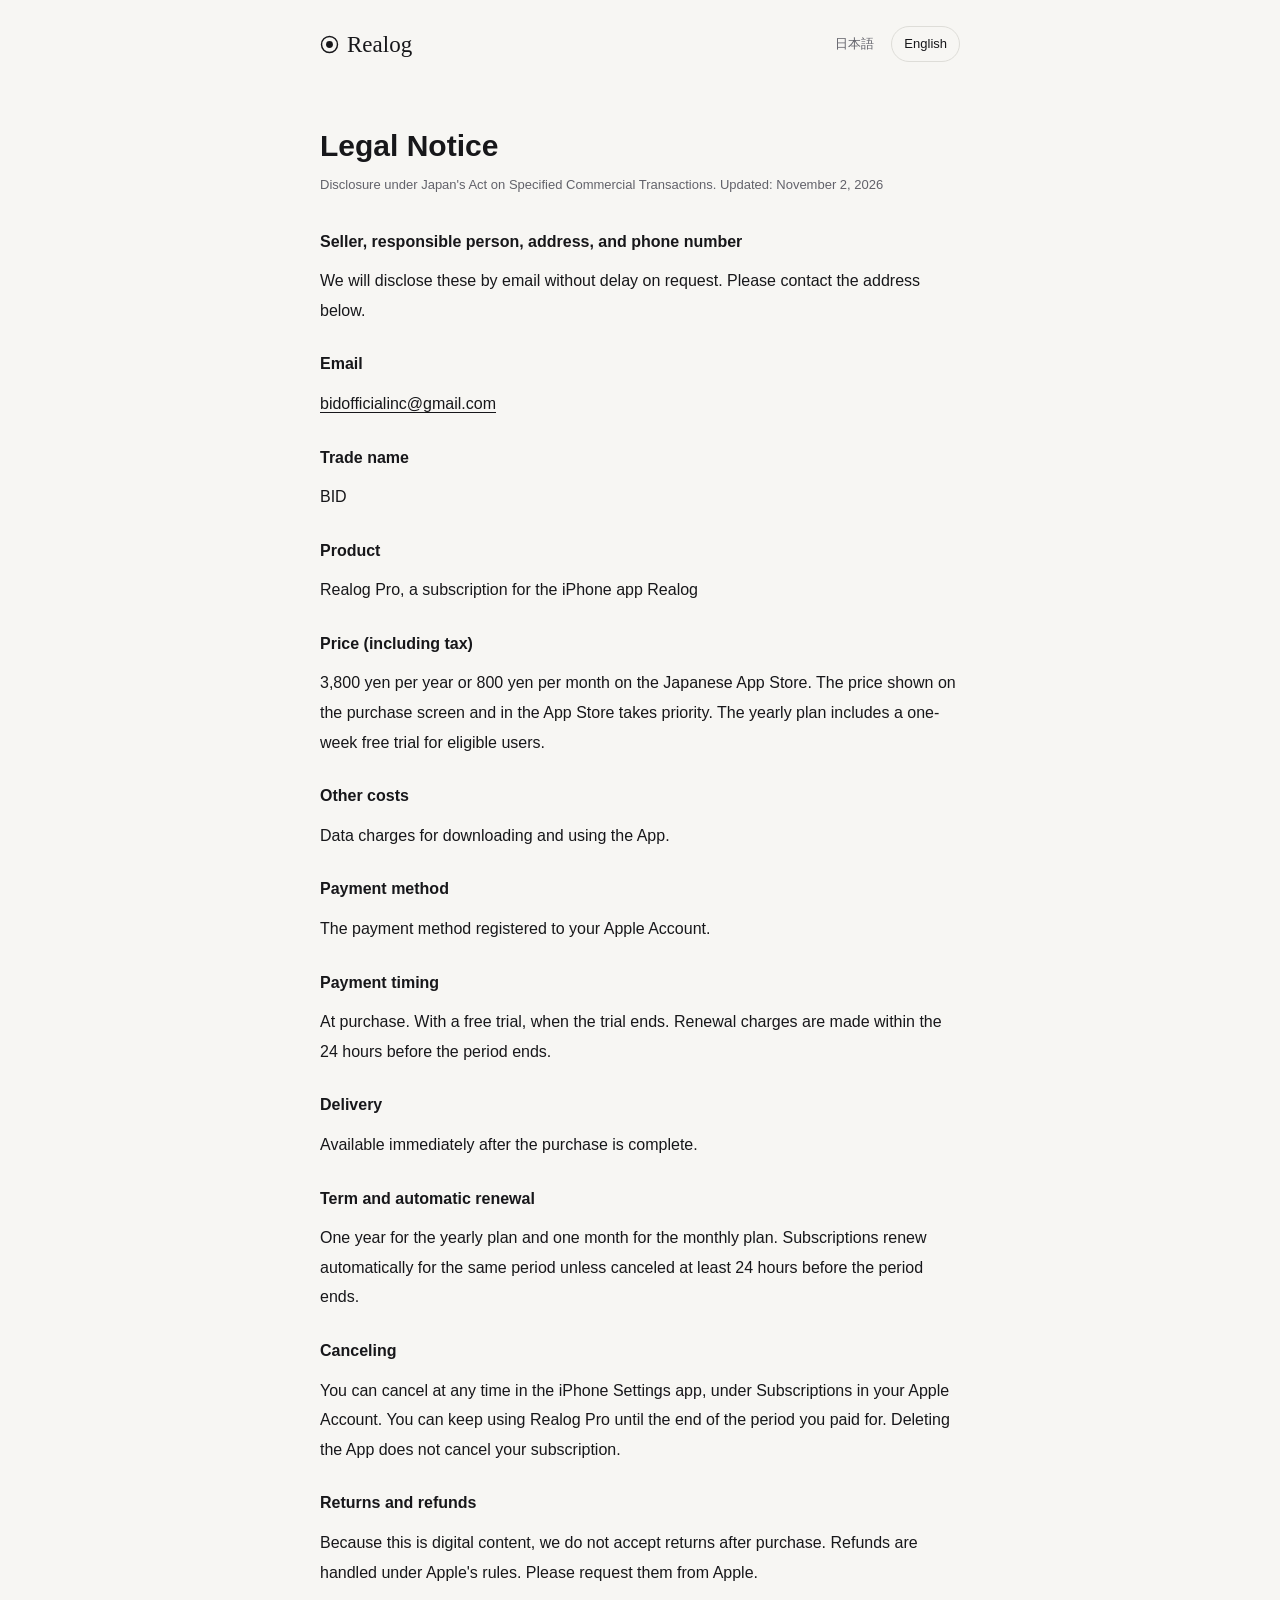
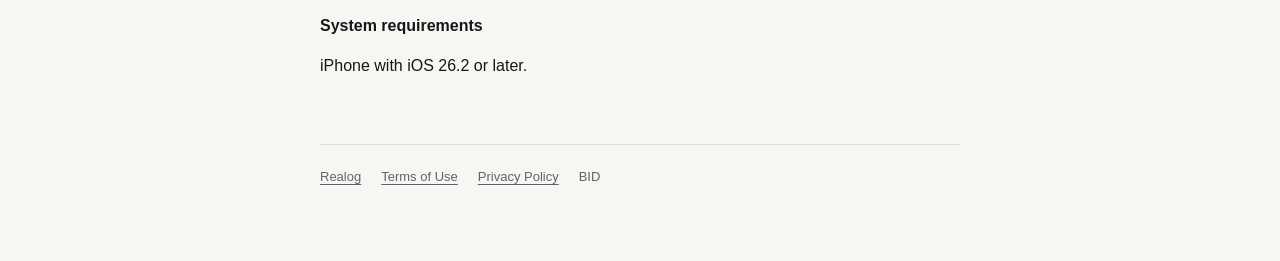
==== realog/legal/index.html @ 330862a7 "利用規約とプライバシーポリシーを見直し、特定商取引法に基づく表記を足す Co-Authored-By: Claude Opus 5.5 <noreply@anthropic.com>" ====
<!doctype html>
<html lang="ja" data-title-ja="特定商取引法に基づく表記 | Realog" data-title-en="Legal Notice | Realog">
<head>
<meta charset="utf-8">
<meta name="viewport" content="width=device-width, initial-scale=1">
<title>Legal Notice | Realog</title>
<meta name="description" content="Realog legal notice under the Act on Specified Commercial Transactions.">
<link rel="stylesheet" href="../../assets/site.css">
<script src="../../assets/lang.js"></script>
</head>
<body>
<div class="page">
  <header class="top">
    <a class="wordmark" href="../">
      <svg viewBox="0 0 20 20" aria-hidden="true"><circle cx="10" cy="10" r="8.4" fill="none" stroke="currentColor" stroke-width="1.5"/><circle cx="10" cy="10" r="3.6" fill="currentColor"/></svg>
      Realog
    </a>
    <div class="lang">
      <button type="button" data-set="ja" aria-pressed="false">日本語</button>
      <button type="button" data-set="en" aria-pressed="false">English</button>
    </div>
  </header>

  <main>
    <article data-l="ja" lang="ja">
      <h1>特定商取引法に基づく表記</h1>
      <p class="date">最終更新日：2026年11月2日</p>

      <h3>販売業者・運営責任者・所在地・電話番号</h3>
      <p>ご請求があれば、電子メールにより遅滞なく開示します。下のメールアドレスにご連絡ください。</p>

      <h3>メールアドレス</h3>
      <p><a href="mailto:bidofficialinc@gmail.com">bidofficialinc@gmail.com</a></p>

      <h3>屋号</h3>
      <p>BID</p>

      <h3>商品</h3>
      <p>iPhone アプリ Realog のサブスクリプション「Realog Pro」</p>

      <h3>販売価格（税込）</h3>
      <p>年額 3,800円、月額 800円（日本の App Store の場合）。購入画面と App Store に表示された金額が優先します。年額プランには、対象の方に1週間の無料体験があります。</p>

      <h3>商品代金以外に必要な費用</h3>
      <p>本アプリのダウンロードや利用にかかる通信料。</p>

      <h3>支払方法</h3>
      <p>Apple アカウントに登録された支払方法。</p>

      <h3>支払時期</h3>
      <p>購入の手続きのとき。無料体験を使う場合は、無料体験の終了時。自動更新の料金は、期間が終わる前の24時間以内。</p>

      <h3>提供時期</h3>
      <p>購入の手続きが完了したあと、すぐに使えます。</p>

      <h3>契約期間と自動更新</h3>
      <p>年額プランは1年、月額プランは1か月です。期間が終わる24時間前までに解約しない限り、同じ期間で自動で更新されます。</p>

      <h3>解約</h3>
      <p>iPhone の「設定」の Apple アカウントにある「サブスクリプション」から、いつでも解約できます。解約しても、支払い済みの期間の終わりまでは使えます。アプリを削除しただけでは解約になりません。</p>

      <h3>返品・返金</h3>
      <p>デジタルコンテンツの性質上、購入後の返品はお受けしていません。返金は Apple の規定に従い、Apple に申し込んでください。</p>

      <h3>動作環境</h3>
      <p>iOS 26.2 以上の iPhone。</p>
    </article>

    <article data-l="en" lang="en">
      <h1>Legal Notice</h1>
      <p class="date">Disclosure under Japan's Act on Specified Commercial Transactions. Updated: November 2, 2026</p>

      <h3>Seller, responsible person, address, and phone number</h3>
      <p>We will disclose these by email without delay on request. Please contact the address below.</p>

      <h3>Email</h3>
      <p><a href="mailto:bidofficialinc@gmail.com">bidofficialinc@gmail.com</a></p>

      <h3>Trade name</h3>
      <p>BID</p>

      <h3>Product</h3>
      <p>Realog Pro, a subscription for the iPhone app Realog</p>

      <h3>Price (including tax)</h3>
      <p>3,800 yen per year or 800 yen per month on the Japanese App Store. The price shown on the purchase screen and in the App Store takes priority. The yearly plan includes a one-week free trial for eligible users.</p>

      <h3>Other costs</h3>
      <p>Data charges for downloading and using the App.</p>

      <h3>Payment method</h3>
      <p>The payment method registered to your Apple Account.</p>

      <h3>Payment timing</h3>
      <p>At purchase. With a free trial, when the trial ends. Renewal charges are made within the 24 hours before the period ends.</p>

      <h3>Delivery</h3>
      <p>Available immediately after the purchase is complete.</p>

      <h3>Term and automatic renewal</h3>
      <p>One year for the yearly plan and one month for the monthly plan. Subscriptions renew automatically for the same period unless canceled at least 24 hours before the period ends.</p>

      <h3>Canceling</h3>
      <p>You can cancel at any time in the iPhone Settings app, under Subscriptions in your Apple Account. You can keep using Realog Pro until the end of the period you paid for. Deleting the App does not cancel your subscription.</p>

      <h3>Returns and refunds</h3>
      <p>Because this is digital content, we do not accept returns after purchase. Refunds are handled under Apple's rules. Please request them from Apple.</p>

      <h3>System requirements</h3>
      <p>iPhone with iOS 26.2 or later.</p>
    </article>
  </main>

  <footer class="foot">
    <a href="../">Realog</a>
    <a href="../terms/"><span data-l="ja">利用規約</span><span data-l="en">Terms of Use</span></a>
    <a href="../privacy/"><span data-l="ja">プライバシーポリシー</span><span data-l="en">Privacy Policy</span></a>
    <span>BID</span>
  </footer>
</div>
</body>
</html>
---- assets/site.css ----
:root {
  color-scheme: light dark;
  --bg: #f7f6f3;
  --surface: #ffffff;
  --text: #17171a;
  --muted: #62626a;
  --line: #deddd8;
  --link: #17171a;
  --wordmark: "Didot", "Bodoni 72", "Bodoni MT", "Times New Roman", serif;
  --body: -apple-system, BlinkMacSystemFont, "Hiragino Sans", "Hiragino Kaku Gothic ProN",
    "Noto Sans JP", "Yu Gothic", "Helvetica Neue", Arial, sans-serif;
}

@media (prefers-color-scheme: dark) {
  :root {
    --bg: #0b0b0d;
    --surface: #151518;
    --text: #f3f2ef;
    --muted: #a0a0a8;
    --line: #2b2b30;
    --link: #f3f2ef;
  }
}

* { box-sizing: border-box; }

html { -webkit-text-size-adjust: 100%; }

body {
  margin: 0;
  background: var(--bg);
  color: var(--text);
  font-family: var(--body);
  font-size: 16px;
  line-height: 1.85;
  overflow-wrap: anywhere;
}

/* 言語の切り替え。スクリプトが動かないときは両方を出す */
html[data-lang="ja"] [data-l="en"],
html[data-lang="en"] [data-l="ja"] { display: none; }

.page {
  max-width: 680px;
  margin: 0 auto;
  padding: 0 20px 72px;
}

.top {
  display: flex;
  align-items: center;
  justify-content: space-between;
  gap: 16px;
  padding: 26px 0 22px;
}

.wordmark {
  display: inline-flex;
  align-items: center;
  gap: 8px;
  color: var(--text);
  text-decoration: none;
  font-family: var(--wordmark);
  font-size: 23px;
  line-height: 1;
}

.wordmark svg { width: 19px; height: 19px; flex: none; }

.lang { display: flex; gap: 4px; }

.lang button {
  min-height: 36px;
  padding: 0 12px;
  border: 1px solid transparent;
  border-radius: 999px;
  background: none;
  color: var(--muted);
  font: inherit;
  font-size: 13px;
  cursor: pointer;
}

.lang button[aria-pressed="true"] {
  border-color: var(--line);
  color: var(--text);
}

h1 {
  margin: 42px 0 6px;
  font-size: 30px;
  font-weight: 700;
  line-height: 1.35;
  letter-spacing: 0;
}

.date {
  margin: 0 0 30px;
  color: var(--muted);
  font-size: 13px;
}

h2 {
  margin: 44px 0 10px;
  font-size: 19px;
  font-weight: 700;
  line-height: 1.5;
  letter-spacing: 0;
}

h3 {
  margin: 24px 0 4px;
  font-size: 16px;
  font-weight: 700;
  letter-spacing: 0;
}

p { margin: 10px 0; }

ul, ol { margin: 10px 0; padding-left: 1.4em; }

li { margin: 5px 0; }

a { color: var(--link); text-underline-offset: 3px; }

.summary {
  margin: 26px 0 0;
  padding: 18px 20px;
  border: 1px solid var(--line);
  border-radius: 8px;
  background: var(--surface);
}

.summary p { margin: 0 0 6px; font-weight: 700; }

.summary ul { margin-bottom: 0; }

.foot {
  display: flex;
  flex-wrap: wrap;
  gap: 8px 20px;
  margin-top: 64px;
  padding-top: 20px;
  border-top: 1px solid var(--line);
  color: var(--muted);
  font-size: 13px;
}

.foot a { color: var(--muted); }

.hero { padding: 76px 0 10px; }

.hero h1 {
  margin: 0;
  font-family: var(--wordmark);
  font-size: 52px;
  font-weight: 400;
  line-height: 1.1;
}

.hero p { margin: 12px 0 0; color: var(--muted); }

.apps { margin: 36px 0 0; padding: 0; list-style: none; }

.apps a {
  display: block;
  padding: 16px 18px;
  border: 1px solid var(--line);
  border-radius: 8px;
  background: var(--surface);
  text-decoration: none;
}

.apps strong {
  display: block;
  font-family: var(--wordmark);
  font-size: 22px;
  font-weight: 400;
  line-height: 1.3;
}

.apps span { color: var(--muted); font-size: 14px; }

@media (max-width: 480px) {
  h1 { font-size: 26px; margin-top: 30px; }
  .hero { padding-top: 48px; }
  .hero h1 { font-size: 44px; }
}
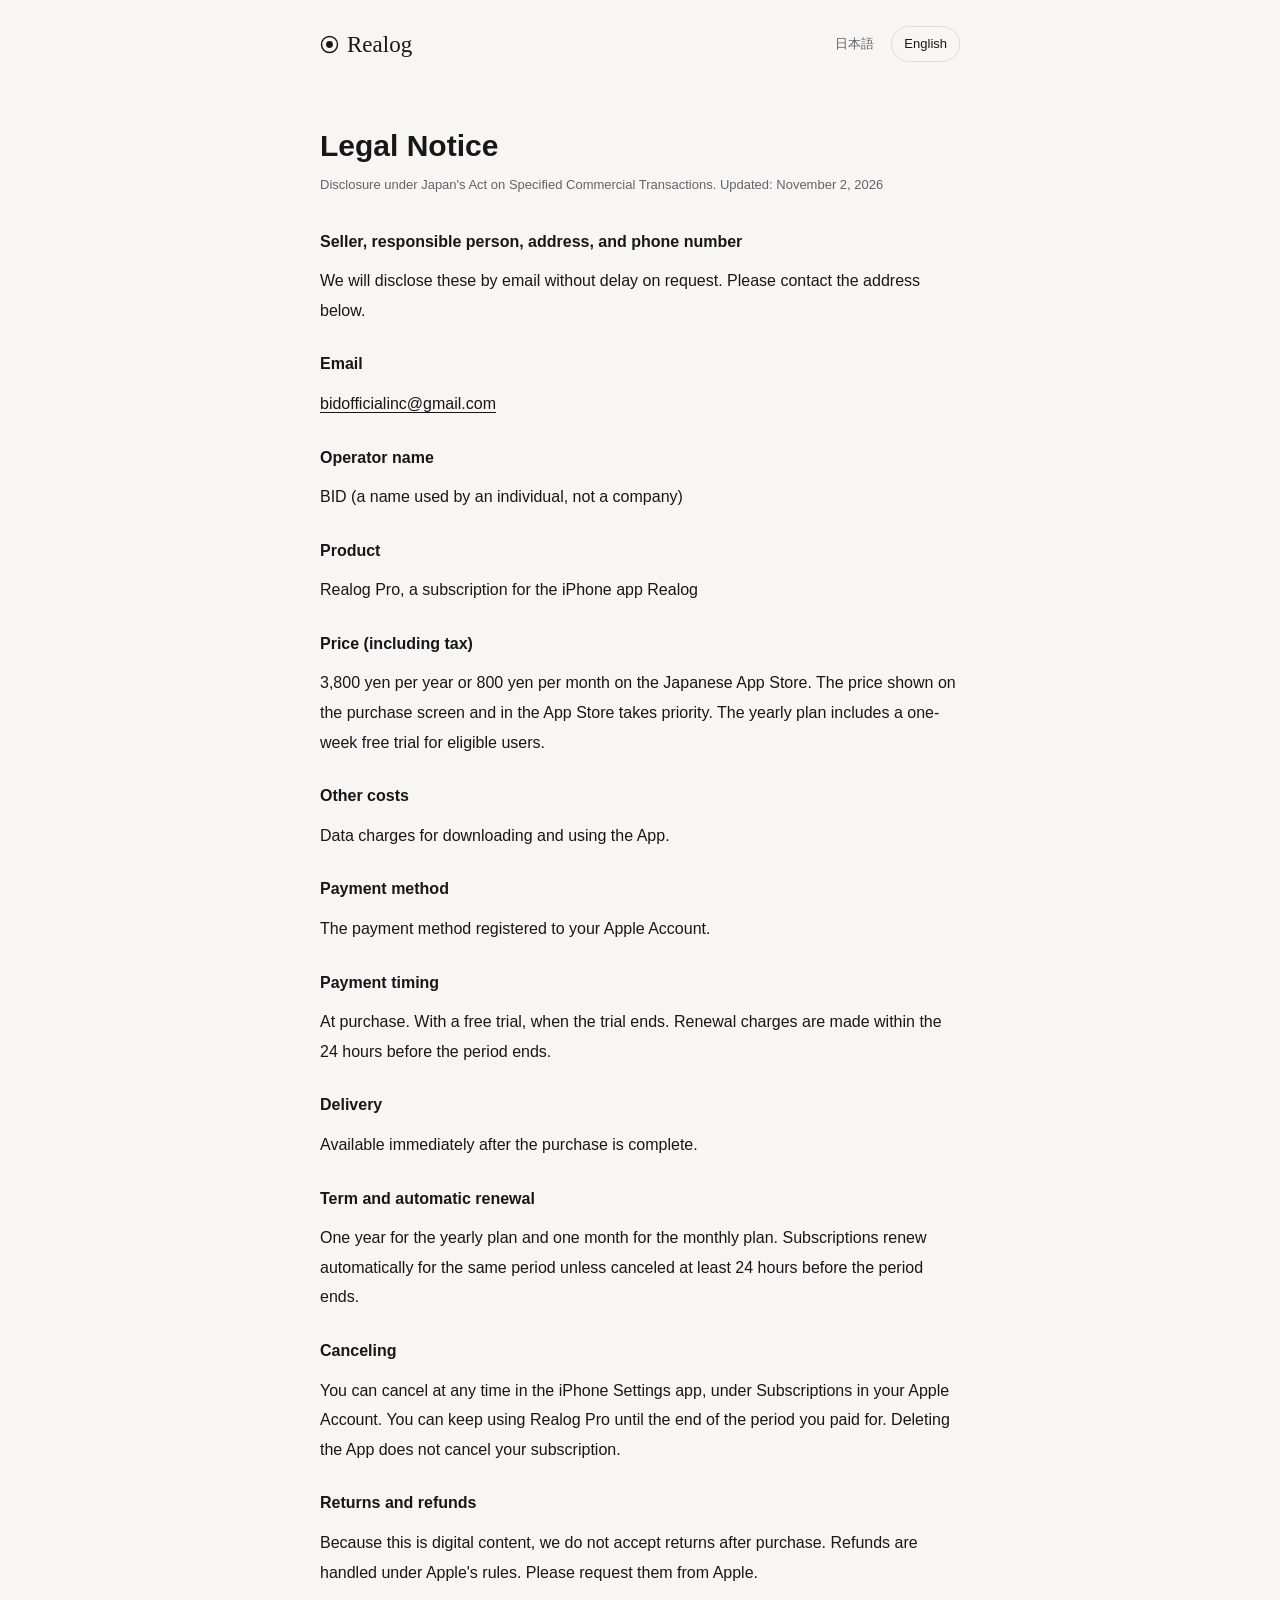
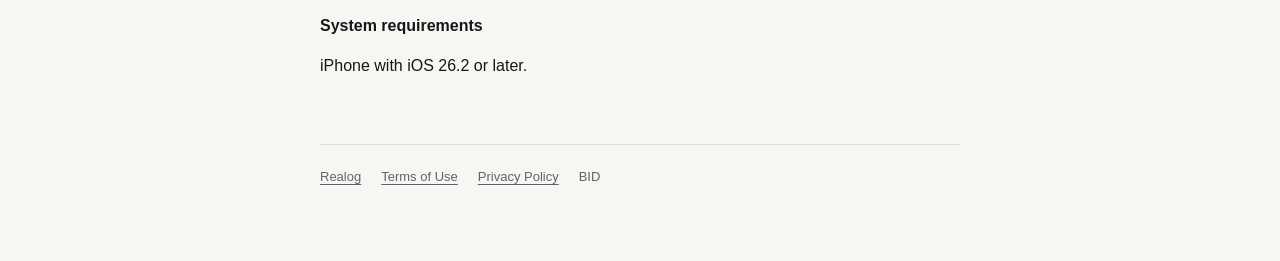
==== commit c4ae36d2: "BID を屋号と書かず、個人が使っている名称で法人ではないと明記する Co-Authored-By: Claude Opus 5.5 <noreply@anthropic.com>" ====
--- a/realog/legal/index.html
+++ b/realog/legal/index.html
@@ -32,8 +32,8 @@
       <h3>メールアドレス</h3>
       <p><a href="mailto:bidofficialinc@gmail.com">bidofficialinc@gmail.com</a></p>
 
-      <h3>屋号</h3>
-      <p>BID</p>
+      <h3>運営者の名称</h3>
+      <p>BID（個人が使っている名称で、法人ではありません）</p>
 
       <h3>商品</h3>
       <p>iPhone アプリ Realog のサブスクリプション「Realog Pro」</p>
@@ -76,8 +76,8 @@
       <h3>Email</h3>
       <p><a href="mailto:bidofficialinc@gmail.com">bidofficialinc@gmail.com</a></p>
 
-      <h3>Trade name</h3>
-      <p>BID</p>
+      <h3>Operator name</h3>
+      <p>BID (a name used by an individual, not a company)</p>
 
       <h3>Product</h3>
       <p>Realog Pro, a subscription for the iPhone app Realog</p>
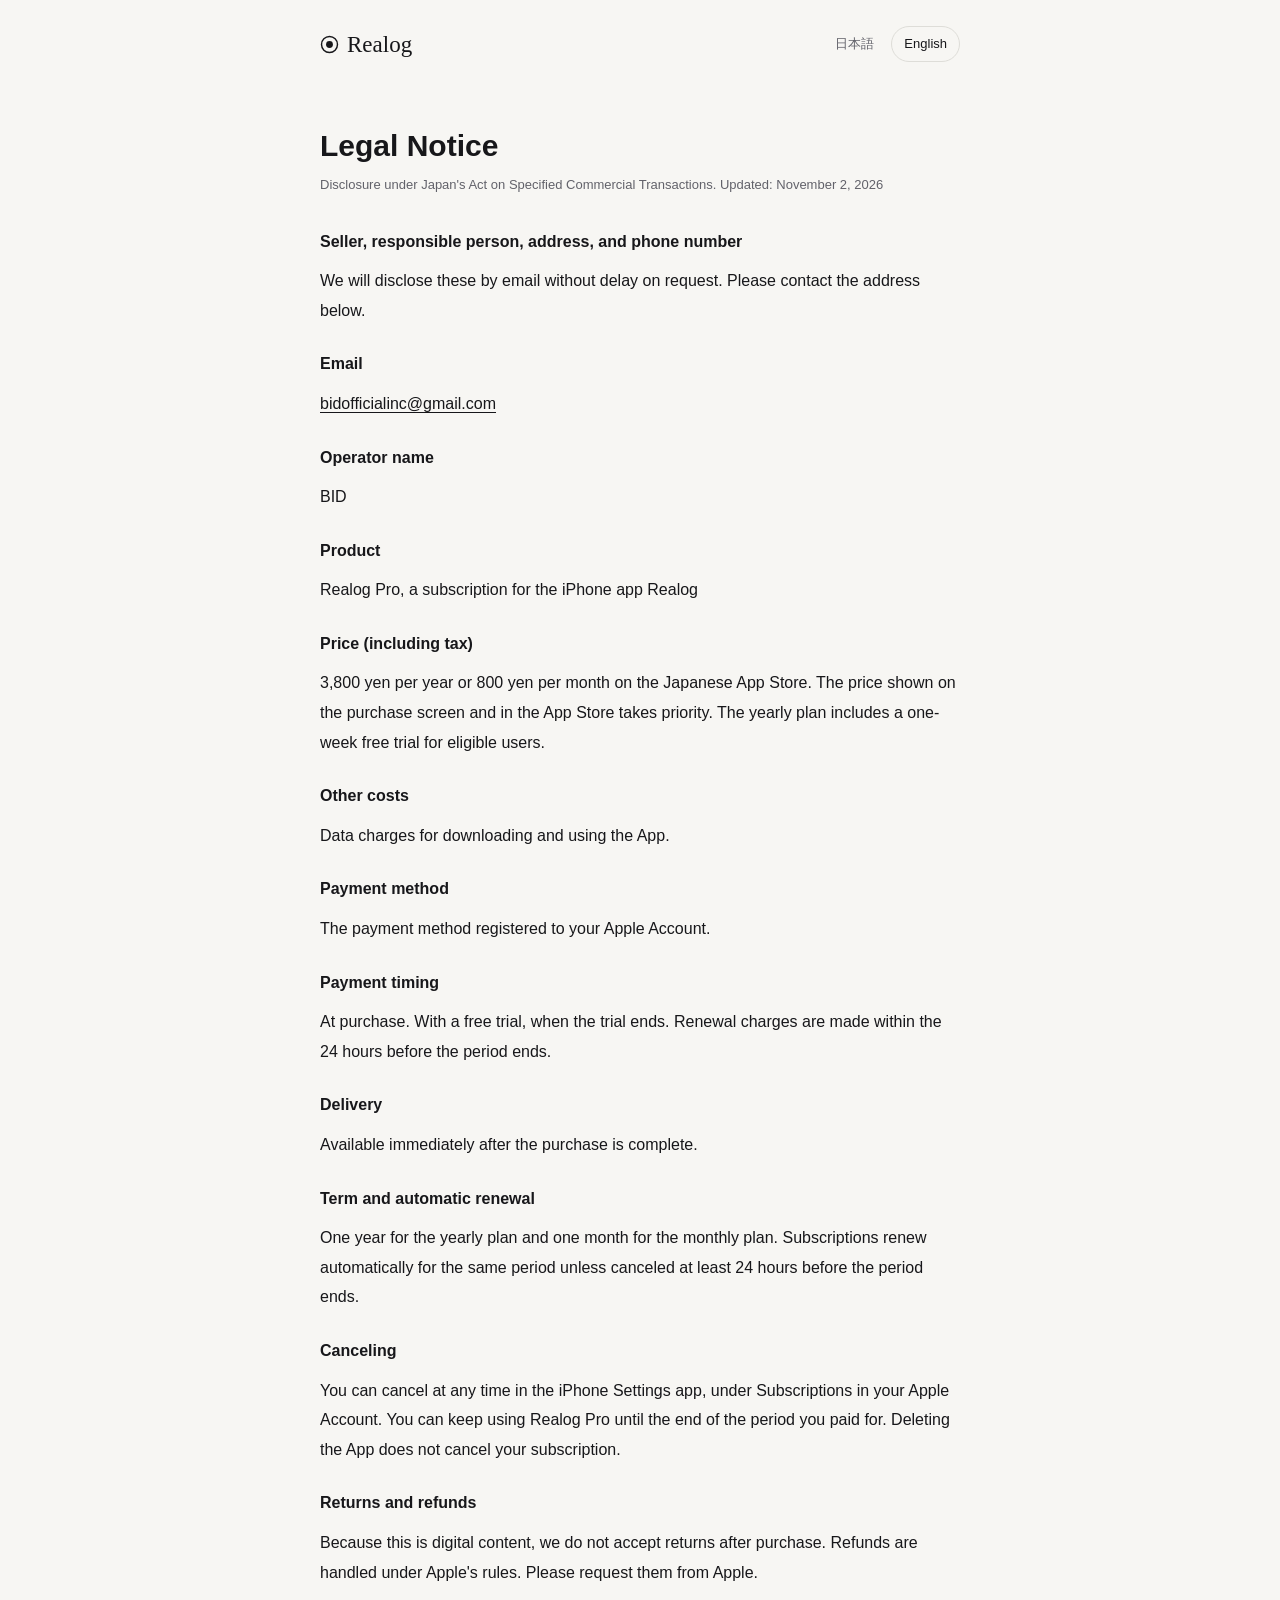
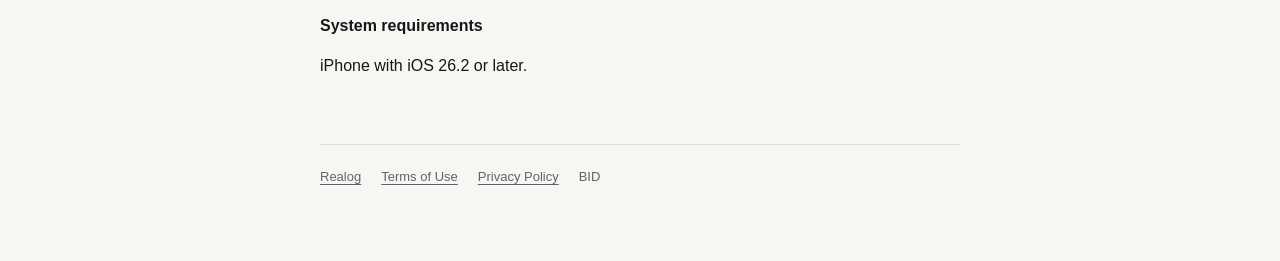
==== commit 075664bd: "BID の説明の文を外す Co-Authored-By: Claude Opus 5.5 <noreply@anthropic.com>" ====
--- a/realog/legal/index.html
+++ b/realog/legal/index.html
@@ -33,7 +33,7 @@
       <p><a href="mailto:bidofficialinc@gmail.com">bidofficialinc@gmail.com</a></p>
 
       <h3>運営者の名称</h3>
-      <p>BID（個人が使っている名称で、法人ではありません）</p>
+      <p>BID</p>
 
       <h3>商品</h3>
       <p>iPhone アプリ Realog のサブスクリプション「Realog Pro」</p>
@@ -77,7 +77,7 @@
       <p><a href="mailto:bidofficialinc@gmail.com">bidofficialinc@gmail.com</a></p>
 
       <h3>Operator name</h3>
-      <p>BID (a name used by an individual, not a company)</p>
+      <p>BID</p>
 
       <h3>Product</h3>
       <p>Realog Pro, a subscription for the iPhone app Realog</p>
